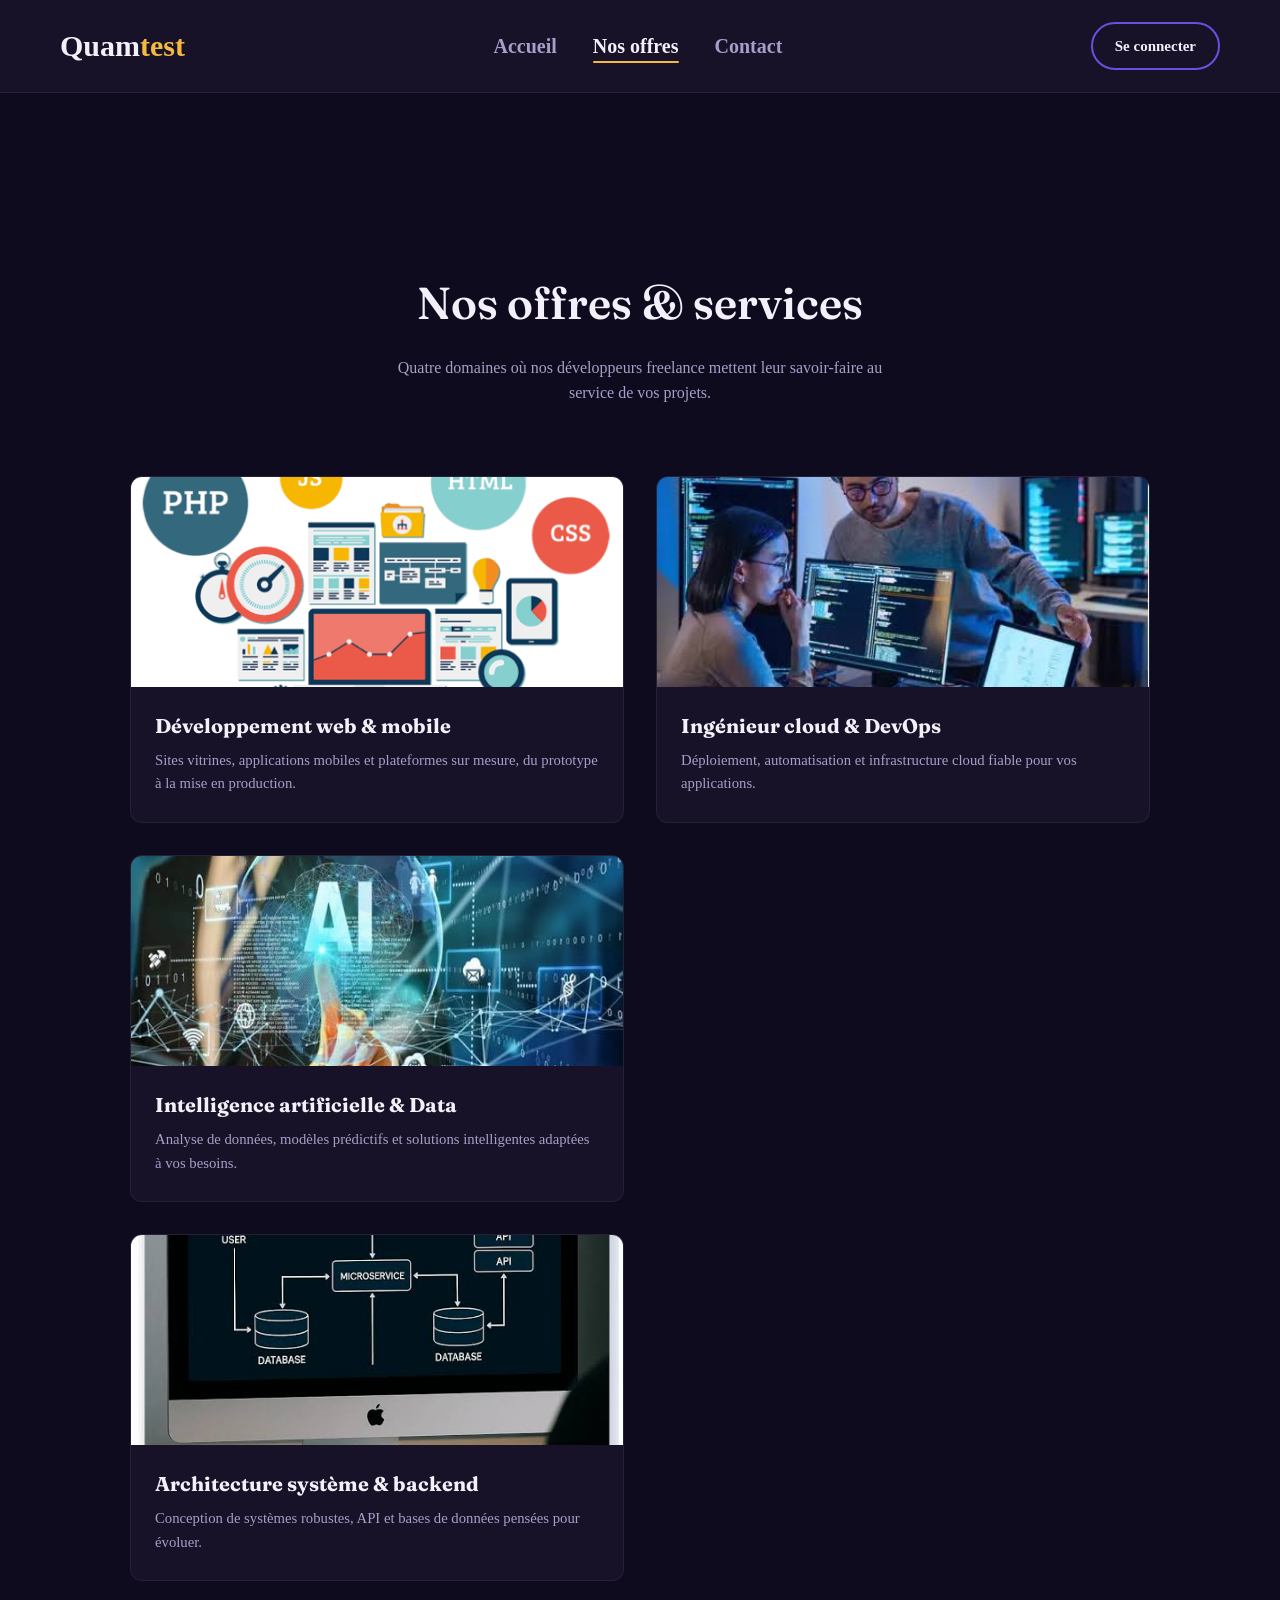
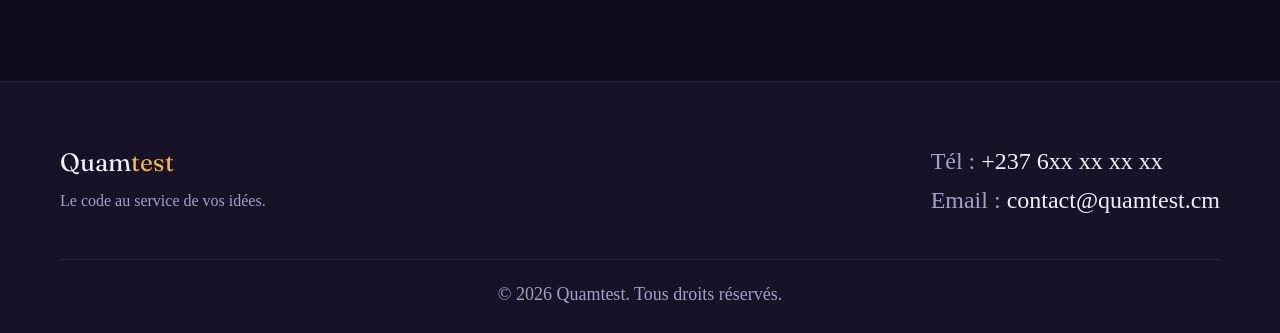
==== service.html @ f015d0ec "Add files via upload" ====
<!DOCTYPE html>
<html lang="fr">
<head>
<meta charset="UTF-8">
<meta name="viewport" content="width=device-width, initial-scale=1.0">
<title>Quamtest — Nos offres & services</title>

<link rel="preconnect" href="https://fonts.googleapis.com">
<link href="https://fonts.googleapis.com/css2?family=Fraunces:opsz,wght@9..144,400;9..144,600;9..144,700&family=Inter:wght@400;500;600&family=JetBrains+Mono:wght@400;500&display=swap" rel="stylesheet">
<link rel="stylesheet" href="./css/services.css">
</head>
<body>

    <header class="header-simple" id="siteHeader">
      <nav class="navbar">
        <a href="acceuil.html" class="logo">Quam<span>test</span></a>
        <ul class="navlinks">
          <li><a href="acceuil.html">Accueil</a></li>
          <li><a href="service.html" class="active">Nos offres</a></li>
          <li><a href="acceuil.html#footer-section">Contact</a></li>
        </ul>
        <a href="loginPage.html" class="nav-cta">Se connecter</a>
      </nav>
    </header>

    <main class="offres">
        <section class="offres-intro">
          <h1 class="pati">Nos offres &amp; services</h1>
          <p class="offres-sub">
            Quatre domaines où nos développeurs freelance mettent leur savoir-faire
            au service de vos projets.
          </p>
        </section>

        <div class="grid">
            <article class="card">
              <div class="imcon"><a href="passerCommande.html"><img src="./image/webmobile.png" alt="Développement web et mobile"></a></div>
              <div class="dev">
                <h2>Développement web &amp; mobile</h2>
                <p>Sites vitrines, applications mobiles et plateformes sur mesure, du prototype à la mise en production.</p>
              </div>
            </article>

            <article class="card">
              <div class="imcon"><a href="passerCommande.html"><img src="./image/devops.jpe" alt="Ingénieur cloud et DevOps"></a></div>
              <div class="dev">
                <h2>Ingénieur cloud &amp; DevOps</h2>
                <p>Déploiement, automatisation et infrastructure cloud fiable pour vos applications.</p>
              </div>
            </article>

            <article class="card">
              <div class="imcon"><a href="passerCommande.html"><img src="./image/IA.jpe" alt="Intelligence artificielle et Data"></div>
              <div class="dev">
                <h2>Intelligence artificielle &amp; Data</h2>
                <p>Analyse de données, modèles prédictifs et solutions intelligentes adaptées à vos besoins.</p>
              </div>
            </article>

            <article class="card">
              <div class="imcon"><a href="passerCommande.html"><img src="./image/Architecture.jpe" alt="Architecture système et backend"></a></div>
              <div class="dev">
                <h2>Architecture système &amp; backend</h2>
                <p>Conception de systèmes robustes, API et bases de données pensées pour évoluer.</p>
              </div>
            </article>
        </div>
    </main>

    <footer id="footer-section" class="foot">
      <div class="foot-inner">
        <div>
          <p class="foot-logo">Quam<span>test</span></p>
          <p class="foot-tagline">Le code au service de vos idées.</p>
        </div>
        <div class="foot-contact">
          <p>Tél : <span>+237 6xx xx xx xx</span></p>
          <p>Email : <span>contact@quamtest.cm</span></p>
        </div>
      </div>
      <div class="foot-bottom">&copy; 2026 Quamtest. Tous droits réservés.</div>
    </footer>


<script src="./js/script.js"></script>
</body>
</html>
---- css/services.css ----
*{
  margin:0;
  padding:0;
  box-sizing:border-box;
}

:root{
  --ink:#0f0b1e;
  --surface:#171227;
  --surface-alt:#201a35;
  --primary:#6c4fe0;
  --primary-dark:#4a2fb8;
  --accent:#f5b942;
  --text:#f3f0fa;
  --muted:#a79fc9;
  --term-green:#8be9a8;
  --radius:12px;
}

body{
  background-color:var(--ink);
  color:var(--text);
  line-height:1.6;
}

a{
  text-decoration:none;
  color:inherit;
}

/* ===== HEADER / HERO ===== */

header{
  min-height:100vh;
  background:
    radial-gradient(circle at 80% 20%, rgba(108,79,224,0.35), transparent 60%),
    linear-gradient(180deg, #0f0b1e 0%, #171227 100%);
  padding-bottom:60px;
}

.navbar{
  position:fixed;
  top:0;
  left:0;
  width: 100%;
  z-index: 1000;
  display: flex;
  align-items: center;
  justify-content: space-between;
  padding: 24px 60px;
  transition:background 0.3s ease, backdrop-filter 0.3s ease;
}

.navbar.scrolled,
header.scrolled .navbar{
  background:rgba(15,11,30,0.85);
  backdrop-filter:blur(10px);
  box-shadow:0 1px 0 rgba(255,255,255,0.06);
}

.logo{
  font-size:30px;
  font-weight:900;
  color:var(--text);
}

.logo span{
  color:var(--accent);
}

.navlinks{
  display:flex;
  justify-content: center;
  align-items: center;
  list-style:none;
   gap:36px;
}

.navlinks a{
  font-size:20px;
  font-weight: bold;
  color:var(--muted);
  position:relative;
  transition:color 0.25s ease;
}


.navlinks a:hover,
.navlinks a.active{
  color:var(--text);
}

.navlinks a.active::after{
  content:'';
  position:absolute;
  left:0;
  bottom:-6px;
  width:100%;
  height:2px;
  background:var(--accent);
  border-radius:2px;
}

.nav-cta{
  border:2px solid var(--primary);
  padding:10px 22px;
  border-radius:50px;
  font-size:15px;
  font-weight: bold;
  transition:background 0.25s ease, transform 0.15s ease;
}


.nav-cta:hover{
  background:var(--primary);
  transform:translateY(-1px);
}

/* ===== HEADER SIMPLE (pages secondaires) ===== */

.header-simple{
  min-height:auto;
  background:var(--surface);
  border-bottom:1px solid rgba(255,255,255,0.06);
  padding-bottom:0;
}
.header-simple .navbar{
  position:relative;
  padding:22px 60px;
}
.header-simple.scrolled .navbar{
  background:transparent;
  backdrop-filter:none;
}

/* ===== PAGE OFFRES ===== */

.offres{
  max-width:1100px;
  margin:0 auto;
  padding:160px 40px 100px;
}

.offres-intro{
  text-align:center;
  margin-bottom:70px;
}
.offres-intro .eyebrow{
  justify-content:center;
  display:flex;
}
.pati{
  font-family:'Fraunces', serif;
  font-weight:600;
  font-size:clamp(2rem, 4vw, 2.8em);
  color:var(--text);
  margin:14px 0 16px;
}
.offres-sub{
  color:var(--muted);
  max-width:520px;
  margin:0 auto;
}

.grid{
  display:grid;
  grid-template-columns:repeat(auto-fit, minmax(340px, 1fr));
  gap:32px;
}

.card{
  background:var(--surface);
  border:1px solid rgba(255,255,255,0.06);
  border-radius:var(--radius);
  overflow:hidden;
  display:flex;
  flex-direction:column;
  transition:transform 0.25s ease, border-color 0.25s ease;
}
.card:hover{
  transform:translateY(-6px);
  border-color:var(--primary);
}

.imcon{
  width:100%;
  height:210px;
  overflow:hidden;
}
.imcon img{
  width:100%;
  height:100%;
  object-fit:cover;
  display:block;
}

.dev{
  padding:26px 24px;
  display:flex;
  flex-direction:column;
  flex-grow:1;
}
.dev h2{
  font-family:'Fraunces', serif;
  font-size:1.25em;
  color:var(--text);
  margin-bottom:10px;
  line-height:1.3;
}
.dev p{
  color:var(--muted);
  font-size:0.92em;
}


/* ===== FOOTER ===== */

.foot{
  background: var(--surface);
  border-top: 1px solid rgba(255,255,255,0.06);
  padding: 60px 60px 24px;
}

.foot-inner{
  display:flex;
  justify-content:space-between;
  flex-wrap:wrap;
  gap:24px;
  max-width:1200px;
  margin:0 auto 40px;
}
.foot-logo{
  font-family:'Fraunces', serif;
  font-size: 25px;
}
.foot-logo span{
  color:var(--accent);
}
.foot-tagline{
  color:var(--muted);
  margin-top:6px;
}


.foot-contact p{
  color:var(--muted);
  font-size: 24px;
}

.foot-contact span{
  color: var(--text);
}


.foot-bottom{
  text-align: center;
  color: var(--muted);
  font-size: 18px;
  border-top: 1px solid rgba(255,255,255,0.06);
  padding-top: 20px;
  max-width: 1200px;
  margin: 0 auto;
}



/* ===== RESPONSIVE ===== */

@media (max-width: 900px){
  .navlinks{ display:none; }
  .hero{ padding-top:140px; }
  .steps-grid{ grid-template-columns:1fr; }
  .navbar{ padding:20px 24px; }
  .foot{ padding:40px 24px 24px; }
}

@media (max-width: 900px){
  .offres{ padding-top:120px; }
  .header-simple .navbar{ padding:20px 24px; }
}
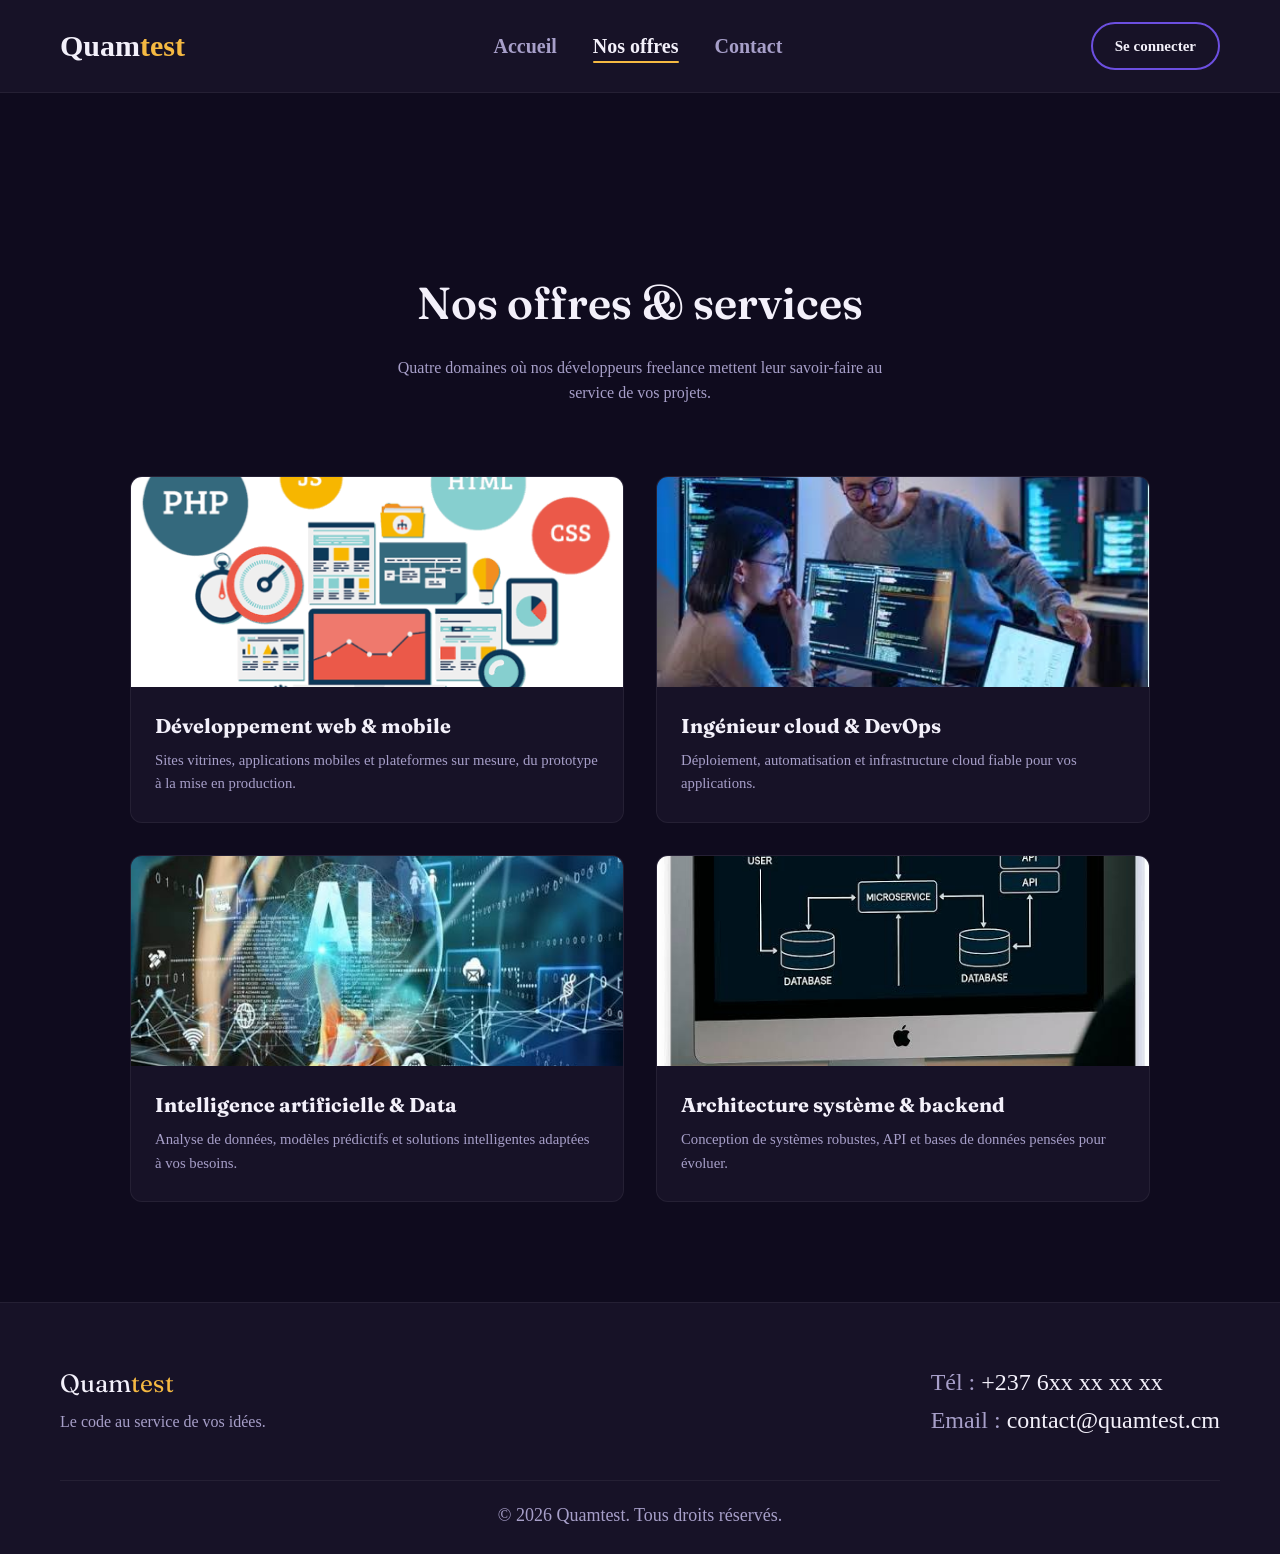
==== commit e0104010: "Optimisation du projet" ====
--- a/service.html
+++ b/service.html
@@ -13,11 +13,11 @@
 
     <header class="header-simple" id="siteHeader">
       <nav class="navbar">
-        <a href="acceuil.html" class="logo">Quam<span>test</span></a>
+        <a href="index.html" class="logo">Quam<span>test</span></a>
         <ul class="navlinks">
-          <li><a href="acceuil.html">Accueil</a></li>
+          <li><a href="index.html">Accueil</a></li>
           <li><a href="service.html" class="active">Nos offres</a></li>
-          <li><a href="acceuil.html#footer-section">Contact</a></li>
+          <li><a href="index.html#footer-section">Contact</a></li>
         </ul>
         <a href="loginPage.html" class="nav-cta">Se connecter</a>
       </nav>
@@ -50,7 +50,7 @@
             </article>
 
             <article class="card">
-              <div class="imcon"><a href="passerCommande.html"><img src="./image/IA.jpe" alt="Intelligence artificielle et Data"></div>
+              <div class="imcon"><a href="passerCommande.html"><img src="./image/IA.jpe" alt="Intelligence artificielle et Data"></a></div>
               <div class="dev">
                 <h2>Intelligence artificielle &amp; Data</h2>
                 <p>Analyse de données, modèles prédictifs et solutions intelligentes adaptées à vos besoins.</p>
